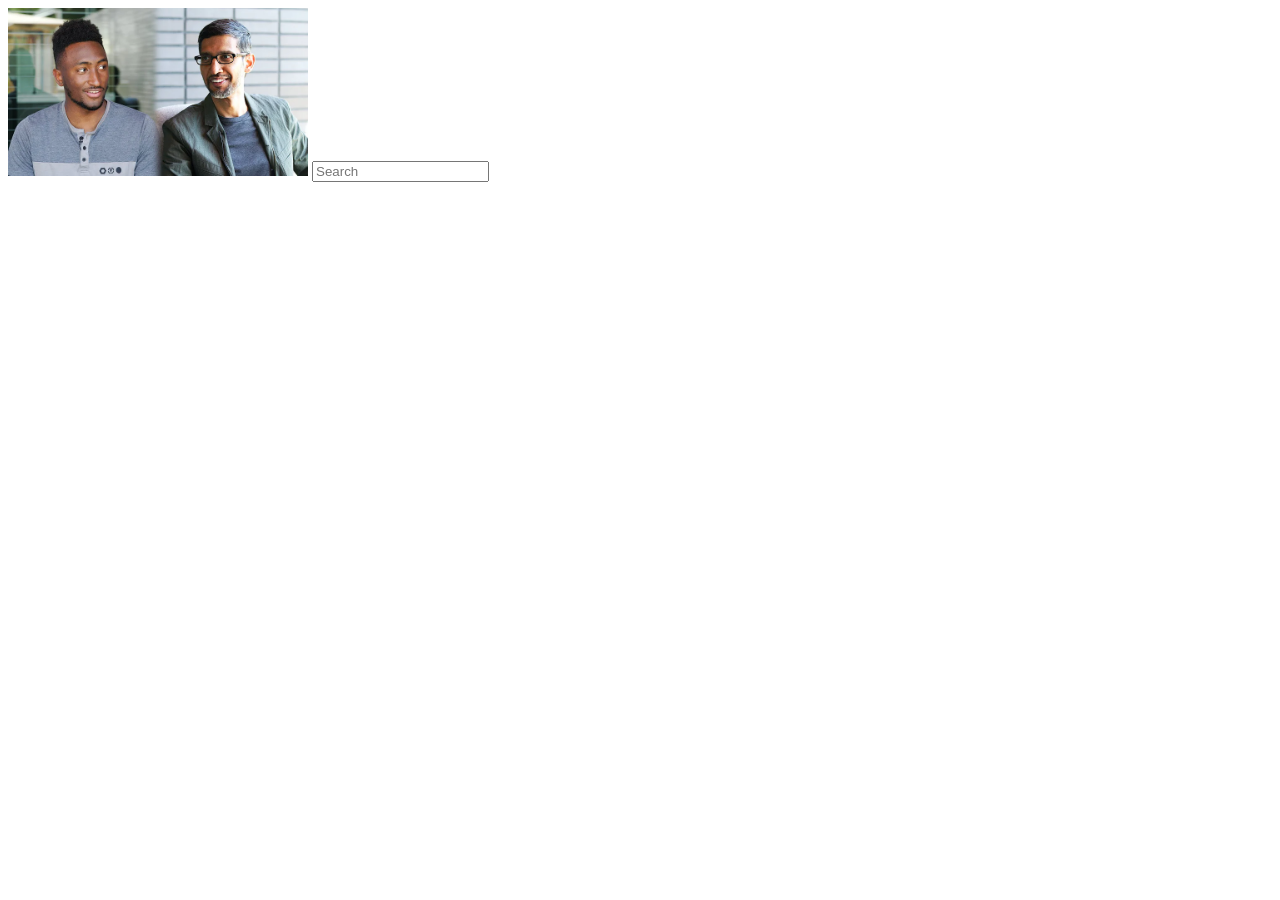
==== index.html @ 3e40773f "Corrige nome do arquivo principal para index.html" ====
<!DOCTYPE html>
<!-- saved from url=(0072)http://127.0.0.1:5500/C%C3%93DIGOS_HTML_CSS/ProjetoHTML&CSS/youtube.html -->
<html><head><meta http-equiv="Content-Type" content="text/html; charset=UTF-8">

        <title>Mateus's Youtube.com</title>

        <style>

            .thumbnail{

                width: 300px;

            }

            .search-bar{
                font-size: size;
                margin-left: 12px;
            }

        </style>

    <style type="text/css" id="operaUserStyle">
  video {
    filter: -opera-shader(url([data-uri]) -opera-args(0.50 calc(env(-opera-accent-color-r, 255)/255) calc(env(-opera-accent-color-g, 255)/255) calc(env(-opera-accent-color-b, 255)/255)));
  }


  img {
    filter: -opera-shader(url([data-uri]) -opera-args(0.50 calc(env(-opera-accent-color-r, 255)/255) calc(env(-opera-accent-color-g, 255)/255) calc(env(-opera-accent-color-b, 255)/255)));
  }
</style></head>

    <body>

        <img class="thumbnail" src="./Mateus&#39;s Youtube.com_files/thumbnail-1.webp">
        <input class="Search-bar" type="text" placeholder="Search">

    <!-- Code injected by live-server -->
<script>
	// <![CDATA[  <-- For SVG support
	if ('WebSocket' in window) {
		(function () {
			function refreshCSS() {
				var sheets = [].slice.call(document.getElementsByTagName("link"));
				var head = document.getElementsByTagName("head")[0];
				for (var i = 0; i < sheets.length; ++i) {
					var elem = sheets[i];
					var parent = elem.parentElement || head;
					parent.removeChild(elem);
					var rel = elem.rel;
					if (elem.href && typeof rel != "string" || rel.length == 0 || rel.toLowerCase() == "stylesheet") {
						var url = elem.href.replace(/(&|\?)_cacheOverride=\d+/, '');
						elem.href = url + (url.indexOf('?') >= 0 ? '&' : '?') + '_cacheOverride=' + (new Date().valueOf());
					}
					parent.appendChild(elem);
				}
			}
			var protocol = window.location.protocol === 'http:' ? 'ws://' : 'wss://';
			var address = protocol + window.location.host + window.location.pathname + '/ws';
			var socket = new WebSocket(address);
			socket.onmessage = function (msg) {
				if (msg.data == 'reload') window.location.reload();
				else if (msg.data == 'refreshcss') refreshCSS();
			};
			if (sessionStorage && !sessionStorage.getItem('IsThisFirstTime_Log_From_LiveServer')) {
				console.log('Live reload enabled.');
				sessionStorage.setItem('IsThisFirstTime_Log_From_LiveServer', true);
			}
		})();
	}
	else {
		console.error('Upgrade your browser. This Browser is NOT supported WebSocket for Live-Reloading.');
	}
	// ]]>
</script>

</body></html>
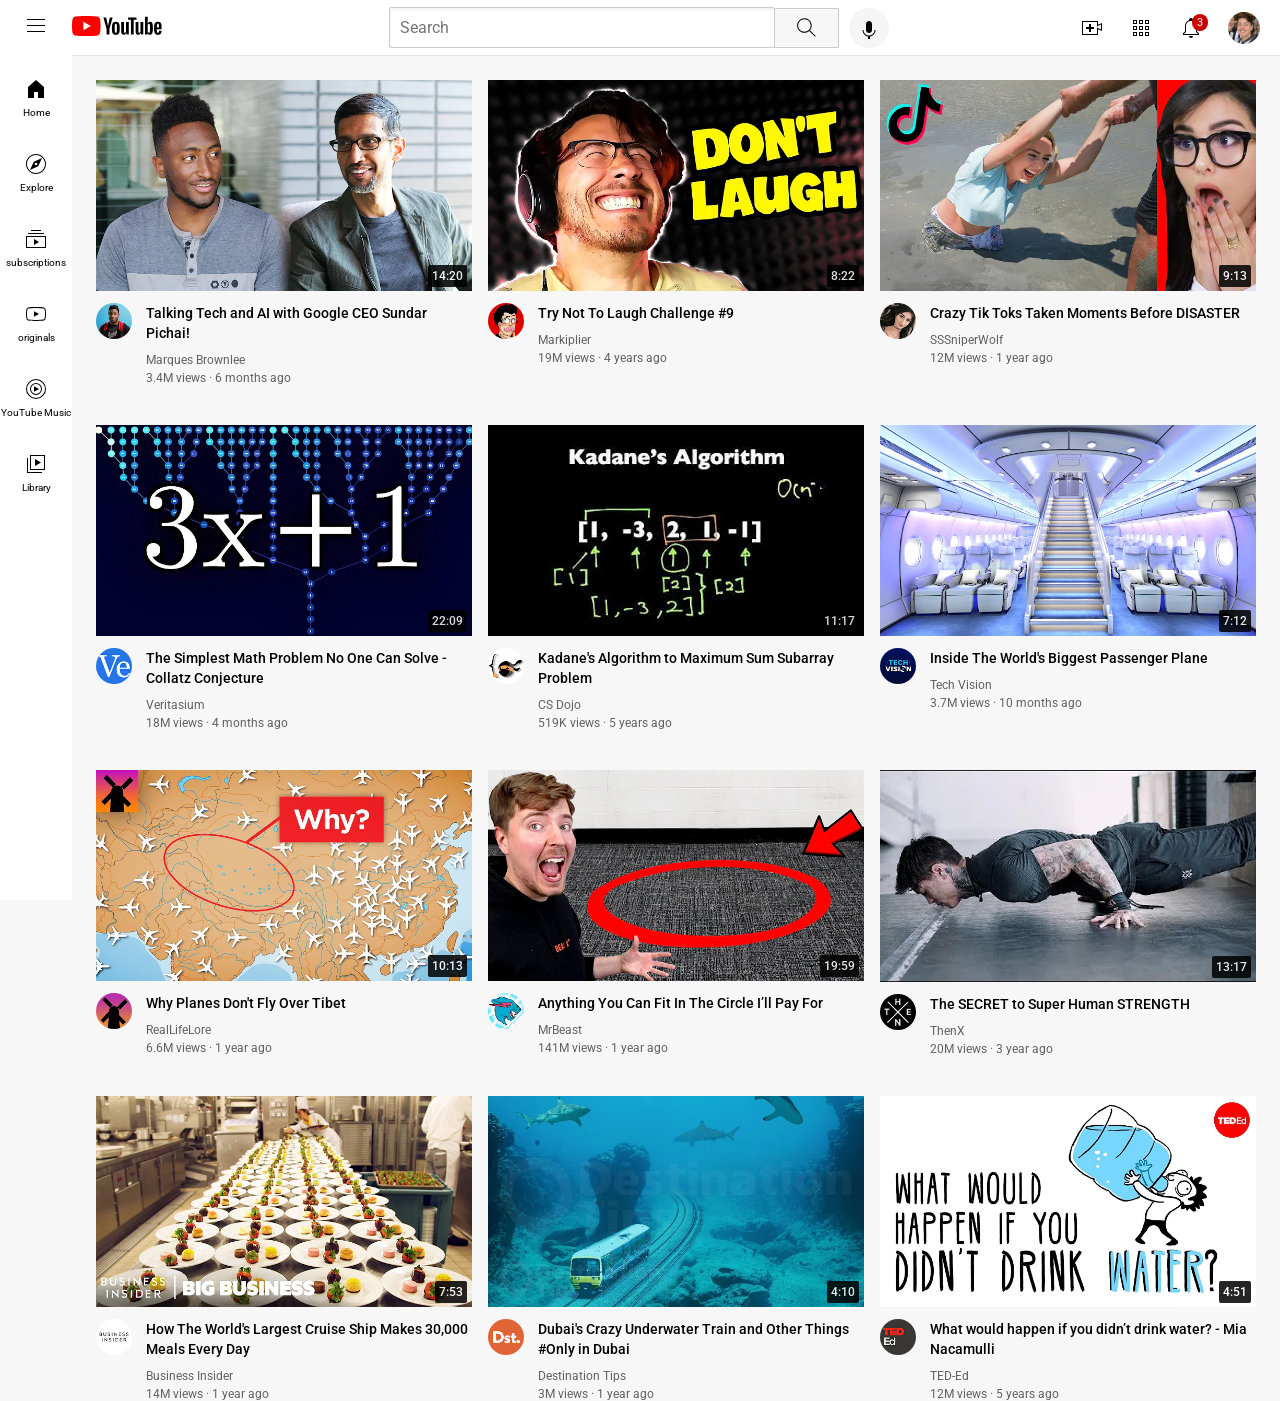
==== commit d54fd2b9: "Atualizando site" ====
--- a/index.html
+++ b/index.html
@@ -1,77 +1,564 @@
 <!DOCTYPE html>
-<!-- saved from url=(0072)http://127.0.0.1:5500/C%C3%93DIGOS_HTML_CSS/ProjetoHTML&CSS/youtube.html -->
-<html><head><meta http-equiv="Content-Type" content="text/html; charset=UTF-8">
+
+<html>
+
+    <head>
 
         <title>Mateus's Youtube.com</title>
 
-        <style>
-
-            .thumbnail{
-
-                width: 300px;
-
-            }
-
-            .search-bar{
-                font-size: size;
-                margin-left: 12px;
-            }
-
-        </style>
-
-    <style type="text/css" id="operaUserStyle">
-  video {
-    filter: -opera-shader(url([data-uri]) -opera-args(0.50 calc(env(-opera-accent-color-r, 255)/255) calc(env(-opera-accent-color-g, 255)/255) calc(env(-opera-accent-color-b, 255)/255)));
-  }
-
-
-  img {
-    filter: -opera-shader(url([data-uri]) -opera-args(0.50 calc(env(-opera-accent-color-r, 255)/255) calc(env(-opera-accent-color-g, 255)/255) calc(env(-opera-accent-color-b, 255)/255)));
-  }
-</style></head>
+        <link rel="preconnect" href="https://fonts.googleapis.com">
+        <link rel="preconnect" href="https://fonts.gstatic.com" crossorigin>
+        <link href="https://fonts.googleapis.com/css2?family=Roboto:ital,wght@0,100..900;1,100..900&display=swap" rel="stylesheet">
+
+        <link rel="stylesheet" href="styles/general.css">
+        <link rel="stylesheet" href="styles/video.css">
+        <link rel="stylesheet" href="styles/header.css">
+        <link rel="stylesheet" href="styles/sidebar.css">
+
+    </head>
 
     <body>
 
-        <img class="thumbnail" src="./Mateus&#39;s Youtube.com_files/thumbnail-1.webp">
-        <input class="Search-bar" type="text" placeholder="Search">
-
-    <!-- Code injected by live-server -->
-<script>
-	// <![CDATA[  <-- For SVG support
-	if ('WebSocket' in window) {
-		(function () {
-			function refreshCSS() {
-				var sheets = [].slice.call(document.getElementsByTagName("link"));
-				var head = document.getElementsByTagName("head")[0];
-				for (var i = 0; i < sheets.length; ++i) {
-					var elem = sheets[i];
-					var parent = elem.parentElement || head;
-					parent.removeChild(elem);
-					var rel = elem.rel;
-					if (elem.href && typeof rel != "string" || rel.length == 0 || rel.toLowerCase() == "stylesheet") {
-						var url = elem.href.replace(/(&|\?)_cacheOverride=\d+/, '');
-						elem.href = url + (url.indexOf('?') >= 0 ? '&' : '?') + '_cacheOverride=' + (new Date().valueOf());
-					}
-					parent.appendChild(elem);
-				}
-			}
-			var protocol = window.location.protocol === 'http:' ? 'ws://' : 'wss://';
-			var address = protocol + window.location.host + window.location.pathname + '/ws';
-			var socket = new WebSocket(address);
-			socket.onmessage = function (msg) {
-				if (msg.data == 'reload') window.location.reload();
-				else if (msg.data == 'refreshcss') refreshCSS();
-			};
-			if (sessionStorage && !sessionStorage.getItem('IsThisFirstTime_Log_From_LiveServer')) {
-				console.log('Live reload enabled.');
-				sessionStorage.setItem('IsThisFirstTime_Log_From_LiveServer', true);
-			}
-		})();
-	}
-	else {
-		console.error('Upgrade your browser. This Browser is NOT supported WebSocket for Live-Reloading.');
-	}
-	// ]]>
-</script>
-
-</body></html>+
+        <div class="header">
+            <div class="left-section">
+                <div class="hamburguer-menu-container">
+                    <img class="hamburguer-menu" src="icons/hamburger-menu.svg">
+                </div>
+
+                <div class="youtube-logo-container">
+                    <img class="youtube-logo" src="icons/youtube-logo.svg">
+                </div>
+                
+            </div>
+
+            <div class="middle-section">
+
+                <input class="search-bar" type="text" placeholder="Search">
+
+                <button class="search-button">
+                    <img class="search-icon" src="icons/search.svg">
+                    <div class="tooltip">Search</div>
+                </button>
+
+                <button class="voice-search-button">
+                    <img class="voice-search-icon" src="icons/voice-search-icon.svg">
+                    <div class="tooltip">Search with your voice</div>
+                </button>
+
+            </div>
+
+            <div class="right-section">
+
+                <div class="upload-icon-container">
+                    <img class="upload-icon" src="icons/upload.svg">
+                    <div class="tooltip">Create</div>
+                </div>
+
+                <div class="youtube-apps-container">
+                    <img class="youtube-apps-icon" src="icons/youtube-apps.svg">
+                    <div class="tooltip">YouTube apps</div>
+                </div>
+
+                <div class="notifications-icon-container">
+
+                    <img class="notifications-icon" src="icons/notifications.svg">
+                    <div class="notifications-count">3</div>
+                    <div class="tooltip">Notifications</div>
+
+                </div>
+                <img class="current-user-picture" src="channel-pictures/channel-me.jpeg">
+
+            </div>
+            
+
+        </div>
+
+
+        <div class="sidebar">
+            <div class="sidebar-link">
+                <img src="icons/home.svg">
+                <div>Home</div>
+            </div>
+            <div class="sidebar-link">
+                <img src="icons/explore.svg">
+                <div>Explore</div>
+            </div>
+            <div class="sidebar-link">
+                <img src="icons/subscriptions.svg">
+                <div>subscriptions</div>
+            </div>
+            <div class="sidebar-link">
+                <img src="icons/originals.svg">
+                <div>originals</div>
+            </div>
+            <div class="sidebar-link">
+                <img src="icons/youtube-music.svg">
+                <div>YouTube Music</div>
+            </div>
+            <div class="sidebar-link">
+                <img src="icons/library.svg">
+                <div>Library</div>
+            </div>
+        </div>
+
+
+        <div class="video-grid">
+
+            <div class="video-preview">
+
+                <div class="thumbnail-row">
+
+                    <img class="thumbnail" src="Thumbnails/thumbnail-1.webp">
+                    <div class="video-time">14:20</div>
+
+                </div>
+
+                <div class="video-info-grid">
+
+                    <div class="channel-picture">
+
+                        <img class="profile-picture" src="channel-pictures/channel-1.jpeg">
+
+                    </div>
+
+                    <div class="video-info">
+
+                        <p class="video-title">
+                            Talking Tech and AI with Google CEO Sundar Pichai!
+                        </p>
+
+                        <p class="video-author">
+                            Marques Brownlee
+                        </p>
+                
+                        <p class="video-stats">
+                            3.4M views &middot; 6 months ago
+                        </p>
+
+                    </div>
+        
+                </div>
+
+            </div>
+
+            <div class="video-preview">
+
+                <div class="thumbnail-row">
+
+                    <img class="thumbnail" src="Thumbnails/thumbnail-2.webp">
+                    <div class="video-time">8:22</div>
+
+                </div>
+
+                <div class="video-info-grid">
+
+                    <div class="channel-picture">
+
+                        <img class="profile-picture" src="channel-pictures/channel-2.jpeg">
+
+                    </div>
+
+                    <div class="video-info">
+
+                        <p class="video-title">
+                            Try Not To Laugh Challenge #9
+                        </p>
+
+                        <p class="video-author">
+                            Markiplier
+                        </p>
+                
+                
+                        <p class="video-stats">
+                            19M views &middot; 4 years ago
+                        </p>
+
+                    </div>
+        
+                </div>
+
+            </div>
+
+            <div class="video-preview">
+
+                <div class="thumbnail-row">
+
+                    <img class="thumbnail" src="Thumbnails/thumbnail-3.webp">
+                    <div class="video-time">9:13</div>
+
+                </div>
+
+                <div class="video-info-grid">
+
+                    <div class="channel-picture">
+
+                        <img class="profile-picture" src="channel-pictures/channel-3.jpeg">
+
+                    </div>
+
+                    <div class="video-info">
+
+                        <p class="video-title">
+                            Crazy Tik Toks Taken Moments Before DISASTER
+                        </p>
+
+                        <p class="video-author">
+                            SSSniperWolf
+                        </p>
+                
+                        <p class="video-stats">
+                            12M views &middot; 1 year ago
+                        </p>
+
+                    </div>
+        
+                </div>
+
+            </div>
+
+            <div class="video-preview">
+
+                <div class="thumbnail-row">
+
+                    <img class="thumbnail" src="Thumbnails/thumbnail-4.webp">
+                    <div class="video-time">22:09</div>
+
+                </div>
+
+                <div class="video-info-grid">
+
+                    <div class="channel-picture">
+
+                        <img class="profile-picture" src="channel-pictures/channel-4.jpeg">
+
+                    </div>
+
+                    <div class="video-info">
+
+                        <p class="video-title">
+                            The Simplest Math Problem No One Can Solve - Collatz Conjecture
+                        </p>
+
+                        <p class="video-author">
+                            Veritasium
+                        </p>
+                
+                        <p class="video-stats">
+                            18M views &middot; 4 months ago
+                        </p>
+
+                    </div>
+        
+                </div>
+                
+            </div>
+
+            <div class="video-preview">
+
+                <div class="thumbnail-row">
+
+                    <img class="thumbnail" src="Thumbnails/thumbnail-5.webp">
+                    <div class="video-time">11:17</div>
+
+                </div>
+
+                <div class="video-info-grid">
+
+                    <div class="channel-picture">
+
+                        <img class="profile-picture" src="channel-pictures/channel-5.jpeg">
+
+                    </div>
+
+                    <div class="video-info">
+
+                        <p class="video-title">
+                            Kadane's Algorithm to Maximum Sum Subarray Problem
+                        </p>
+
+                        <p class="video-author">
+                            CS Dojo
+                        </p>
+                
+                
+                        <p class="video-stats">
+                            519K views &middot; 5 years ago
+                        </p>
+
+                    </div>
+        
+                </div>
+
+            </div>
+
+            <div class="video-preview">
+
+                <div class="thumbnail-row">
+
+                    <img class="thumbnail" src="Thumbnails/thumbnail-8.webp">
+                    <div class="video-time">7:12</div>
+
+                </div>
+
+                <div class="video-info-grid">
+
+                    <div class="channel-picture">
+
+                        <img class="profile-picture" src="channel-pictures/channel-8.jpeg">
+
+                    </div>
+
+                    <div class="video-info">
+
+                        <p class="video-title">
+                            Inside The World's Biggest Passenger Plane
+                        </p>
+
+                        <p class="video-author">
+                            Tech Vision
+                        </p>
+                
+                
+                        <p class="video-stats">
+                            3.7M views &middot; 10 months ago
+                        </p>
+
+                    </div>
+        
+                </div>
+                
+            </div>
+
+            <div class="video-preview">
+
+                <div class="thumbnail-row">
+
+                    <img class="thumbnail" src="Thumbnails/thumbnail-7.webp">
+                    <div class="video-time">10:13</div>
+
+                </div>
+
+                <div class="video-info-grid">
+
+                    <div class="channel-picture">
+
+                        <img class="profile-picture" src="channel-pictures/channel-7.jpeg">
+
+                    </div>
+
+                    <div class="video-info">
+
+                        <p class="video-title">
+                            Why Planes Don't Fly Over Tibet
+                        </p>
+
+                        <p class="video-author">
+                            RealLifeLore
+                        </p>
+                
+                
+                        <p class="video-stats">
+                            6.6M views &middot; 1 year ago
+                        </p>
+
+                    </div>
+        
+                </div>
+
+            </div>
+
+            <div class="video-preview">
+
+                <div class="thumbnail-row">
+
+                    <img class="thumbnail" src="Thumbnails/thumbnail-6.webp">
+                    <div class="video-time">19:59</div>
+
+                </div>
+
+                <div class="video-info-grid">
+
+                    <div class="channel-picture">
+
+                        <img class="profile-picture" src="channel-pictures/channel-6.jpeg">
+
+                    </div>
+
+                    <div class="video-info">
+
+                        <p class="video-title">
+                            Anything You Can Fit In The Circle I’ll Pay For
+                        </p>
+
+                        <p class="video-author">
+                            MrBeast
+                        </p>
+                
+                
+                        <p class="video-stats">
+                            141M views &middot; 1 year ago
+                        </p>
+
+                    </div>
+        
+                </div>
+                
+            </div>
+
+            <div class="video-preview">
+
+                <div class="thumbnail-row">
+
+                    <img class="thumbnail" src="Thumbnails/thumbnail-9.webp">
+                    <div class="video-time">13:17</div>
+
+                </div>
+
+                <div class="video-info-grid">
+
+                    <div class="channel-picture">
+
+                        <img class="profile-picture" src="channel-pictures/channel-9.jpeg">
+
+                    </div>
+
+                    <div class="video-info">
+
+                        <p class="video-title">
+                            The SECRET to Super Human STRENGTH
+                        </p>
+
+                        <p class="video-author">
+                            ThenX
+                        </p>
+                
+                
+                        <p class="video-stats">
+                            20M views &middot; 3 year ago
+                        </p>
+
+                    </div>
+        
+                </div>
+
+            </div>
+
+            <div class="video-preview">
+
+                <div class="thumbnail-row">
+
+                    <img class="thumbnail" src="Thumbnails/thumbnail-10.webp">
+                    <div class="video-time">7:53</div>
+
+                </div>
+
+                <div class="video-info-grid">
+
+                    <div class="channel-picture">
+
+                        <img class="profile-picture" src="channel-pictures/channel-10.jpeg">
+
+                    </div>
+
+                    <div class="video-info">
+
+                        <p class="video-title">
+                            How The World's Largest Cruise Ship Makes 30,000 Meals Every Day
+                        </p>
+
+                        <p class="video-author">
+                            Business Insider
+                        </p>
+                
+                        <p class="video-stats">
+                            14M views &middot; 1 year ago
+                        </p>
+
+                    </div>
+        
+                </div>
+                
+            </div>
+
+            <div class="video-preview">
+
+                <div class="thumbnail-row">
+
+                    <img class="thumbnail" src="Thumbnails/thumbnail-11.webp">
+                    <div class="video-time">4:10</div>
+
+                </div>
+
+                <div class="video-info-grid">
+
+                    <div class="channel-picture">
+
+                        <img class="profile-picture" src="channel-pictures/channel-11.jpeg">
+
+                    </div>
+
+                    <div class="video-info">
+
+                        <p class="video-title">
+                            Dubai's Crazy Underwater Train and Other Things #Only in Dubai
+                        </p>
+
+                        <p class="video-author">
+                            Destination Tips
+                        </p>
+                
+                
+                        <p class="video-stats">
+                            3M views &middot; 1 year ago
+                        </p>
+
+                    </div>
+        
+                </div>
+
+            </div>
+
+            <div class="video-preview">
+
+                <div class="thumbnail-row">
+
+                    <img class="thumbnail" src="Thumbnails/thumbnail-12.webp">
+                    <div class="video-time">4:51</div>
+
+                </div>
+
+                <div class="video-info-grid">
+
+                    <div class="channel-picture">
+
+                        <img class="profile-picture" src="channel-pictures/channel-12.jpeg">
+
+                    </div>
+
+                    <div class="video-info">
+
+                        <p class="video-title">
+                            What would happen if you didn’t drink water? - Mia Nacamulli
+                        </p>
+
+                        <p class="video-author">
+                            TED-Ed
+                        </p>
+                
+                
+                        <p class="video-stats">
+                            12M views &middot; 5 years ago
+                        </p>
+
+                    </div>
+        
+                </div>
+                
+            </div>
+
+        </div>
+
+    </body>
+
+</html>
--- a/styles/general.css
+++ b/styles/general.css
@@ -0,0 +1,14 @@
+P{
+    font-family: Roboto, Arial;
+    margin-top: 0;
+    margin-bottom: 0;
+}
+
+body {
+    background-color: rgb(247, 247, 247);
+    margin: 0;
+    padding-top: 80px;
+    padding-left: 96px;
+    padding-right: 24px;
+    display: flex;
+}
--- a/styles/video.css
+++ b/styles/video.css
@@ -0,0 +1,82 @@
+.thumbnail {
+    width: 100%;
+    cursor: pointer;
+}
+
+.video-title {
+    margin-top: 0;
+    margin-bottom: 10px;
+    font-size: 14px;
+    font-weight: 500;
+    line-height: 20px;
+    cursor: pointer;
+}
+
+.video-info-grid {
+    display: grid;
+    grid-template-columns: 50px 1fr;
+}
+
+.profile-picture {
+    width: 36px;
+    border-radius: 50px;
+}
+
+.thumbnail-row {
+    margin-bottom: 8px;
+    position: relative;
+}
+
+.video-author,
+.video-stats {
+    font-size: 12px; 
+    color: rgb(96, 96, 96);
+} 
+
+.video-author {
+    cursor: pointer;
+}
+
+.video-author {
+    margin-bottom: 4px;
+}
+
+.video-grid {
+    display: grid;
+    grid-template-columns: 1fr 1fr 1fr;
+    column-gap: 16px;
+    row-gap: 40px;
+}
+
+.video-time {
+    font-family: Roboto, Arial;
+    font-size: 12px;
+    font-weight: 500;
+    padding: 4px;
+    border-radius: 2px;
+    background-color: black;
+    color: white;
+    position: absolute;
+    bottom: 8px;
+    right: 5px;
+    opacity: 0.85;
+}
+
+
+@media (max-width: 1000px) {
+    .video-grid {
+        grid-template-columns: 1fr 1fr 1fr 1fr;
+    }
+}
+
+@media (min-width: 751px) and (max-width: 999px) {
+    .video-grid {
+        grid-template-columns: 1fr 1fr 1fr;
+    }
+}
+
+@media (max-width: 750px) {
+    .video-grid {
+        grid-template-columns: 1fr 1fr;
+    }
+}
--- a/styles/header.css
+++ b/styles/header.css
@@ -0,0 +1,190 @@
+.header {
+    height: 55px;
+    display: flex;
+    flex-direction: row;
+    justify-content: space-between;
+
+    position: fixed;
+    top: 0;
+    left: 0;
+    right: 0;
+
+    background-color: white;
+    z-index: 100;
+    border-bottom-width: 1px;
+    border-bottom-style: solid;
+    border-bottom-color: rgb(228, 228, 228)
+}
+
+.left-section {
+    display: flex;
+    align-items: center;
+}
+
+.hamburguer-menu {
+    height: 24px;
+    margin-left: 24px;
+    margin-right: 24px;
+}
+
+.hamburguer-menu-container,
+.youtube-logo-container {
+    cursor: pointer;
+}
+
+.youtube-logo {
+    height: 20px;
+}
+
+
+.middle-section {
+    flex: 1;
+    margin-left: 70px;
+    margin-right: 35px;
+    max-width: 500px;
+    display: flex;
+    align-items: center;
+}
+
+.search-bar {
+    flex: 1;
+    height: 36.5px;
+    padding-left: 10px;
+    font-size: 16px;
+    border-width: 1px;
+    border-style: solid;
+    border-color: rgb(204, 204, 204);
+    border-radius: 2px;
+    box-shadow: inset 1px 2px 3px rgba(0, 0, 0, 0.05);
+    width: 0;
+}
+
+.search-bar::placeholder {
+    font-family: Roboto, Arial;
+    font-size: 16px;
+}
+
+.search-button {
+    height: 40px;
+    width: 65px;
+    background-color: rgb(247, 247, 247);
+    border-width: 1px;
+    border-style: solid;
+    border-color: rgb(204, 204, 204);
+    margin-left: -1px;
+    margin-right: 10px;
+    cursor: pointer;
+    position: relative;
+}
+
+.search-button:hover{
+    background-color: rgb(228, 228, 228); 
+}
+
+.search-button,
+.voice-search-button,
+.upload-icon-container,
+.youtube-apps-container,
+.notifications-icon-container {
+    display: flex;
+    justify-content: center;
+    align-items: center;
+    position: relative;
+    cursor: pointer;
+}
+
+.search-button .tooltip,
+.voice-search-button .tooltip,
+.upload-icon-container .tooltip,
+.youtube-apps-container .tooltip,
+.notifications-icon-container .tooltip {
+    font-family: Roboto, Arial;
+    position: absolute;
+    background-color: gray;
+    color: white;
+    padding-top: 4px;
+    padding-bottom: 4px;
+    padding-left: 8px;
+    padding-right: 8px;
+    border-radius: 2px;
+    font-size: 12px;
+    bottom: -30px;
+    opacity: 0;
+    transition: opacity 0.15s;
+}
+
+.search-button:hover .tooltip,
+.voice-search-button:hover .tooltip,
+.upload-icon-container:hover .tooltip,
+.youtube-apps-container:hover .tooltip,
+.notifications-icon-container:hover .tooltip {
+    opacity: 1;
+    pointer-events: none;
+    white-space: nowrap;
+}
+
+
+.search-icon {
+    height: 25px;
+}
+
+.voice-search-button {
+    height: 40px;
+    width: 40px;
+    border-radius: 20px;
+    border: none;
+    background-color: rgb(245, 245, 245);
+}
+
+.voice-search-icon {
+    height: 24px;
+    margin-top: 4px;
+}
+
+
+.right-section {
+    width: 180px;
+    margin-right: 20px;
+    display: flex;
+    align-items: center;
+    justify-content: space-between;
+    flex-shrink: 0;
+}
+
+
+.upload-icon {
+    height: 24px;
+}
+
+.youtube-apps-icon {
+    height: 24px;
+}
+
+.notifications-icon {
+    height: 24px;
+}
+
+.notifications-icon-container {
+    position: relative;
+}
+
+.notifications-count {
+    font-family: Roboto, Arial;
+    font-size: 11px;
+    padding-left: 5px;
+    padding-right: 5px;
+    padding-top: 2px;
+    padding-bottom: 2px;
+    border-radius: 10px;
+    position: absolute;
+    background-color: rgb(200, 0, 0);
+    color: white;
+    top: -2px;
+    right: -5px;
+}
+
+.current-user-picture {
+    height: 32px;
+    border-radius: 16px;
+}
+
--- a/styles/sidebar.css
+++ b/styles/sidebar.css
@@ -0,0 +1,34 @@
+.sidebar {
+    position: fixed;
+    left: 0;
+    bottom: 0;
+    top: 55px;
+
+    background-color: white;
+    z-index: 200;
+    width: 72px;
+    padding-top: 5px;
+}
+
+.sidebar-link {
+    height: 75px;
+    display: flex;
+    justify-content: center;
+    align-items: center;
+    flex-direction: column;
+    cursor: pointer;
+}
+
+.sidebar-link:hover {
+    background-color: rgb(235, 235, 235);
+}
+
+.sidebar-link img {
+    height: 24px;
+    margin-bottom: 6px;
+} 
+
+.sidebar-link div {
+    font-family: Roboto, Arial;
+    font-size: 10px;
+}
